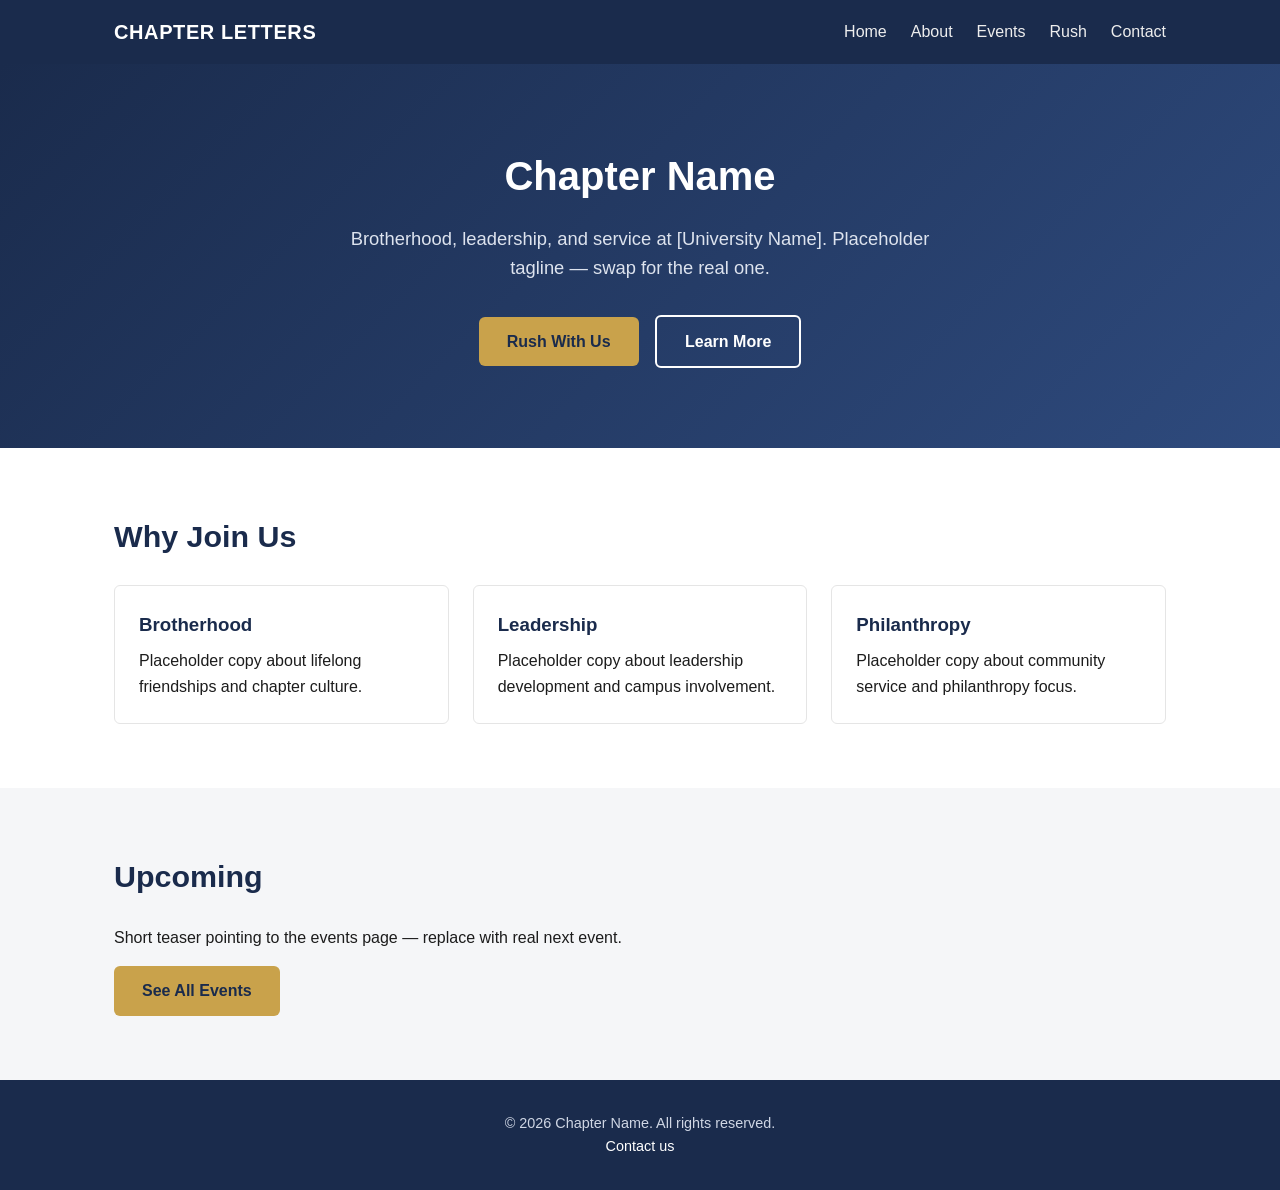
==== index.html @ 90b515f4 "Scaffold static POC site: home, about, rush, events, contact" ====
<!DOCTYPE html>
<html lang="en">
<head>
  <meta charset="UTF-8">
  <meta name="viewport" content="width=device-width, initial-scale=1.0">
  <title>Chapter Name | Home</title>
  <link rel="stylesheet" href="css/style.css">
</head>
<body>
  <header class="site-header">
    <nav class="nav">
      <a class="nav-brand" href="index.html">CHAPTER LETTERS</a>
      <button class="nav-toggle" aria-label="Toggle navigation">&#9776;</button>
      <ul class="nav-links">
        <li><a href="index.html">Home</a></li>
        <li><a href="about.html">About</a></li>
        <li><a href="events.html">Events</a></li>
        <li><a href="rush.html">Rush</a></li>
        <li><a href="contact.html">Contact</a></li>
      </ul>
    </nav>
  </header>

  <section class="hero">
    <div class="container">
      <h1>Chapter Name</h1>
      <p>Brotherhood, leadership, and service at [University Name]. Placeholder tagline — swap for the real one.</p>
      <a class="btn" href="rush.html">Rush With Us</a>
      <a class="btn btn-outline" href="about.html" style="margin-left: 0.75rem;">Learn More</a>
    </div>
  </section>

  <section>
    <div class="container">
      <h2>Why Join Us</h2>
      <div class="grid">
        <div class="card">
          <h3>Brotherhood</h3>
          <p>Placeholder copy about lifelong friendships and chapter culture.</p>
        </div>
        <div class="card">
          <h3>Leadership</h3>
          <p>Placeholder copy about leadership development and campus involvement.</p>
        </div>
        <div class="card">
          <h3>Philanthropy</h3>
          <p>Placeholder copy about community service and philanthropy focus.</p>
        </div>
      </div>
    </div>
  </section>

  <section class="alt">
    <div class="container">
      <h2>Upcoming</h2>
      <p>Short teaser pointing to the events page — replace with real next event.</p>
      <a class="btn" href="events.html" style="margin-top: 1rem;">See All Events</a>
    </div>
  </section>

  <footer class="site-footer">
    <div class="container">
      <p>&copy; 2026 Chapter Name. All rights reserved.</p>
      <p><a href="contact.html">Contact us</a></p>
    </div>
  </footer>

  <script src="js/main.js"></script>
</body>
</html>
---- css/style.css ----
/* ---- Brand variables: swap these when real colors/logo are ready ---- */
:root {
  --color-primary: #1a2b4c;
  --color-primary-light: #2e4a7d;
  --color-accent: #c9a24b;
  --color-bg: #ffffff;
  --color-bg-alt: #f5f6f8;
  --color-text: #1c1c1c;
  --color-text-muted: #5a5a5a;
  --max-width: 1100px;
  --radius: 6px;
}

* { box-sizing: border-box; margin: 0; padding: 0; }

body {
  font-family: -apple-system, "Segoe UI", Roboto, Helvetica, Arial, sans-serif;
  color: var(--color-text);
  background: var(--color-bg);
  line-height: 1.6;
}

img { max-width: 100%; display: block; }
a { color: var(--color-primary-light); text-decoration: none; }
a:hover { text-decoration: underline; }

.container {
  max-width: var(--max-width);
  margin: 0 auto;
  padding: 0 1.5rem;
}

/* ---- Header / nav ---- */
.site-header {
  background: var(--color-primary);
  color: #fff;
}

.nav {
  display: flex;
  align-items: center;
  justify-content: space-between;
  padding: 1rem 1.5rem;
  max-width: var(--max-width);
  margin: 0 auto;
}

.nav-brand {
  color: #fff;
  font-size: 1.25rem;
  font-weight: 700;
  letter-spacing: 0.03em;
}

.nav-links {
  display: flex;
  gap: 1.5rem;
  list-style: none;
}

.nav-links a {
  color: #eee;
  font-weight: 500;
}

.nav-links a:hover { color: var(--color-accent); text-decoration: none; }

.nav-toggle {
  display: none;
  background: none;
  border: none;
  color: #fff;
  font-size: 1.5rem;
  cursor: pointer;
}

@media (max-width: 720px) {
  .nav-toggle { display: block; }
  .nav-links {
    position: absolute;
    top: 64px;
    left: 0;
    right: 0;
    background: var(--color-primary);
    flex-direction: column;
    gap: 0;
    max-height: 0;
    overflow: hidden;
    transition: max-height 0.25s ease;
  }
  .nav-links.open { max-height: 300px; }
  .nav-links li { border-top: 1px solid rgba(255,255,255,0.1); }
  .nav-links a { display: block; padding: 1rem 1.5rem; }
}

/* ---- Hero ---- */
.hero {
  background: linear-gradient(135deg, var(--color-primary), var(--color-primary-light));
  color: #fff;
  padding: 5rem 1.5rem;
  text-align: center;
}

.hero h1 {
  font-size: 2.5rem;
  margin-bottom: 1rem;
}

.hero p {
  font-size: 1.15rem;
  color: #dde3ee;
  max-width: 600px;
  margin: 0 auto 2rem;
}

.btn {
  display: inline-block;
  background: var(--color-accent);
  color: var(--color-primary);
  font-weight: 700;
  padding: 0.75rem 1.75rem;
  border-radius: var(--radius);
  border: none;
  cursor: pointer;
  font-size: 1rem;
}

.btn:hover { text-decoration: none; opacity: 0.9; }

.btn-outline {
  background: transparent;
  border: 2px solid #fff;
  color: #fff;
}

/* ---- Sections ---- */
section { padding: 4rem 0; }
section.alt { background: var(--color-bg-alt); }

section h2 {
  font-size: 1.9rem;
  margin-bottom: 1.5rem;
  color: var(--color-primary);
}

.grid {
  display: grid;
  grid-template-columns: repeat(auto-fit, minmax(220px, 1fr));
  gap: 1.5rem;
}

.card {
  background: var(--color-bg);
  border: 1px solid #e5e5e5;
  border-radius: var(--radius);
  padding: 1.5rem;
}

.card h3 {
  color: var(--color-primary);
  margin-bottom: 0.5rem;
}

/* ---- Forms ---- */
form { display: flex; flex-direction: column; gap: 1rem; max-width: 480px; }

label { font-weight: 600; font-size: 0.9rem; }

input, textarea, select {
  padding: 0.65rem;
  border: 1px solid #ccc;
  border-radius: var(--radius);
  font: inherit;
}

/* ---- Footer ---- */
.site-footer {
  background: var(--color-primary);
  color: #cfd6e4;
  text-align: center;
  padding: 2rem 1.5rem;
  font-size: 0.9rem;
}

.site-footer a { color: #fff; }
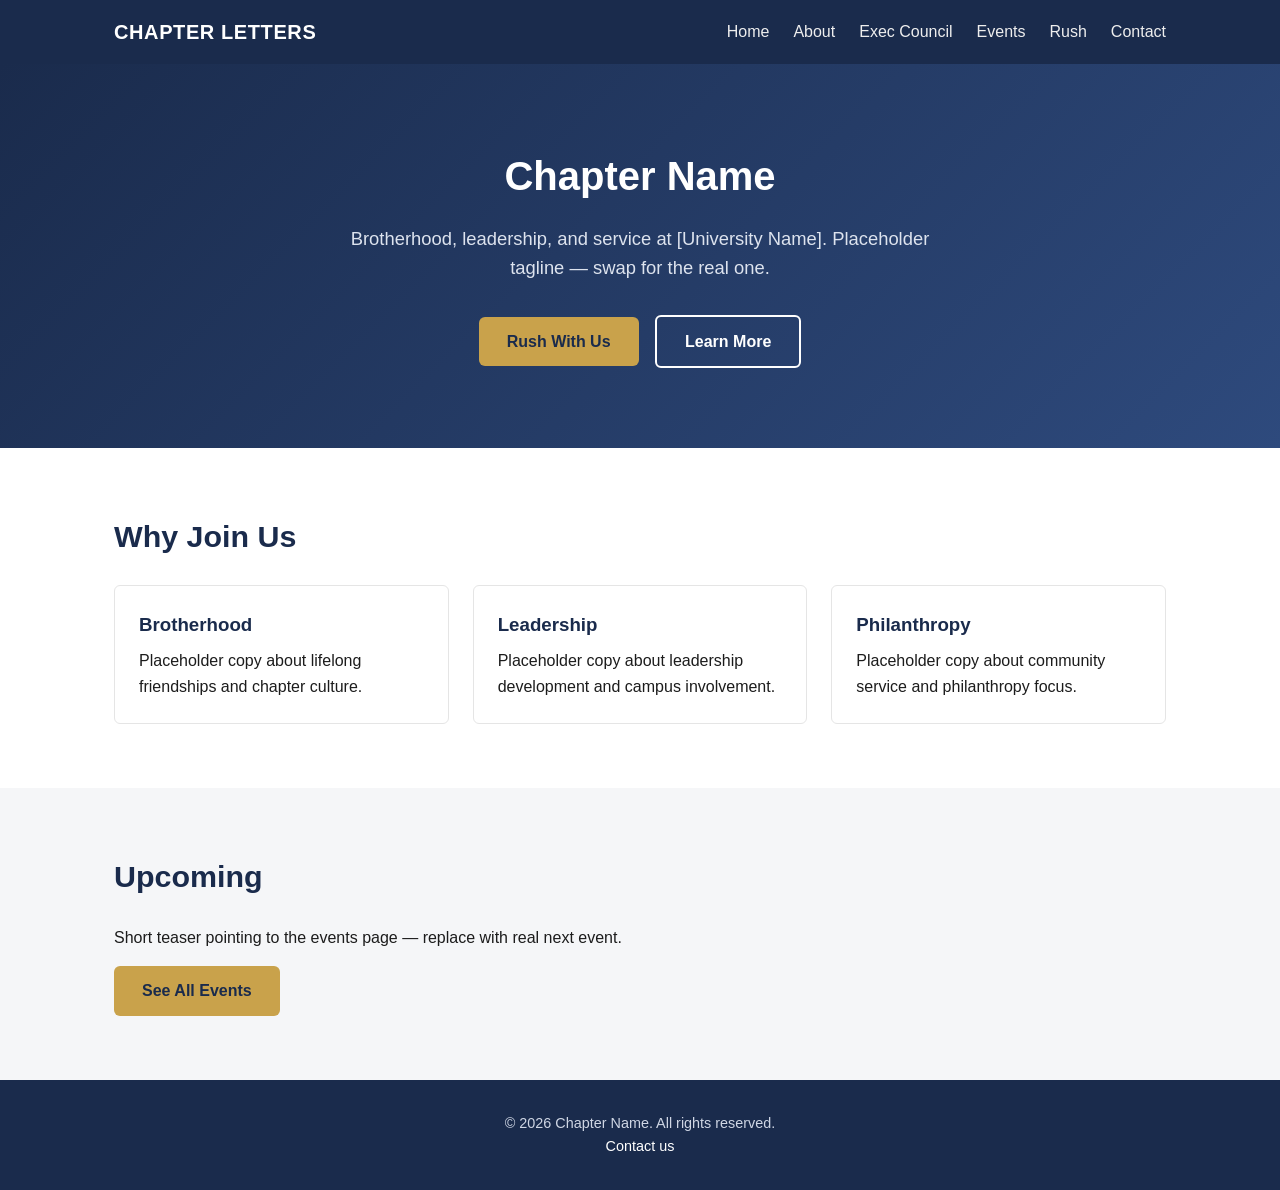
==== commit c6928630: "Add executive council page with responsive member cards; ignore large video assets" ====
--- a/index.html
+++ b/index.html
@@ -14,6 +14,7 @@
       <ul class="nav-links">
         <li><a href="index.html">Home</a></li>
         <li><a href="about.html">About</a></li>
+        <li><a href="exec.html">Exec Council</a></li>
         <li><a href="events.html">Events</a></li>
         <li><a href="rush.html">Rush</a></li>
         <li><a href="contact.html">Contact</a></li>
--- a/css/style.css
+++ b/css/style.css
@@ -161,6 +161,56 @@
   margin-bottom: 0.5rem;
 }
 
+/* ---- Exec council ---- */
+.exec-grid {
+  display: grid;
+  grid-template-columns: repeat(auto-fit, minmax(200px, 1fr));
+  gap: 1.5rem;
+}
+
+.exec-card {
+  background: var(--color-bg);
+  border: 1px solid #e5e5e5;
+  border-radius: var(--radius);
+  overflow: hidden;
+  text-align: center;
+}
+
+.exec-photo-wrap {
+  aspect-ratio: 1 / 1;
+  background: var(--color-bg-alt);
+  overflow: hidden;
+}
+
+.exec-photo-wrap img {
+  width: 100%;
+  height: 100%;
+  object-fit: cover;
+}
+
+.exec-info {
+  padding: 1rem;
+}
+
+.exec-info h3 {
+  color: var(--color-primary);
+  margin-bottom: 0.25rem;
+}
+
+.exec-position {
+  font-weight: 600;
+  color: var(--color-accent);
+  font-size: 0.8rem;
+  text-transform: uppercase;
+  letter-spacing: 0.04em;
+  margin-bottom: 0.5rem;
+}
+
+.exec-meta {
+  font-size: 0.85rem;
+  color: var(--color-text-muted);
+}
+
 /* ---- Forms ---- */
 form { display: flex; flex-direction: column; gap: 1rem; max-width: 480px; }
 
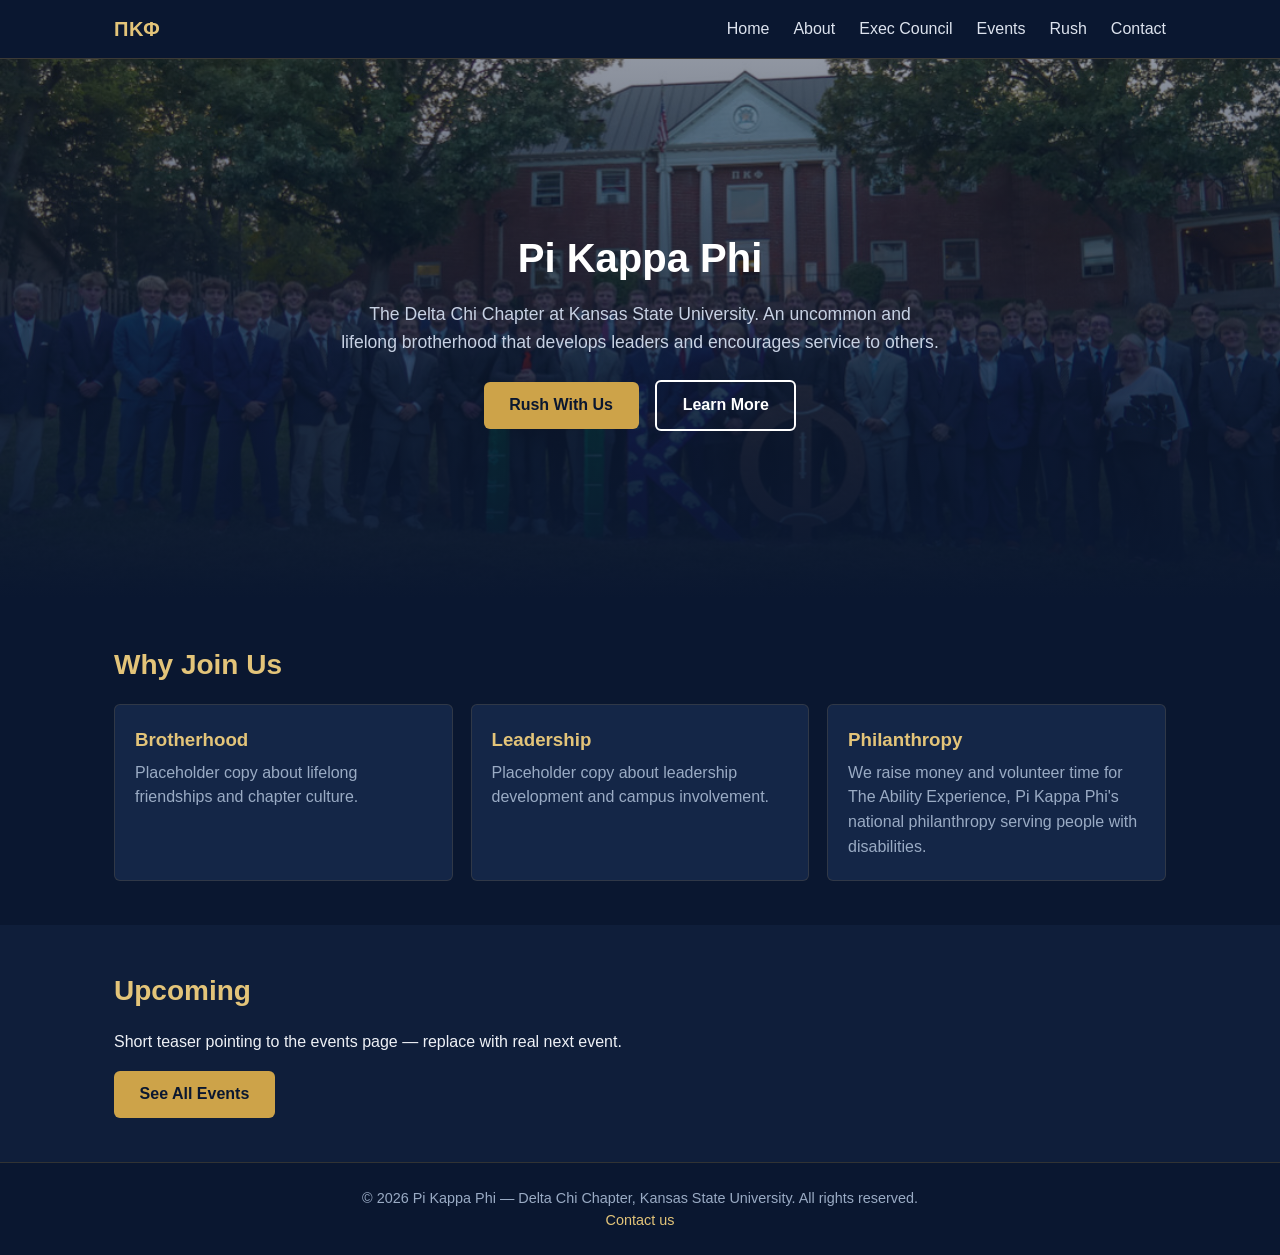
==== commit c47da720: "Fill in real Pi Kappa Phi / Delta Chi chapter (K-State) content: history, mission, philanthropy, con" ====
--- a/index.html
+++ b/index.html
@@ -3,13 +3,13 @@
 <head>
   <meta charset="UTF-8">
   <meta name="viewport" content="width=device-width, initial-scale=1.0">
-  <title>Chapter Name | Home</title>
+  <title>Pi Kappa Phi | Delta Chi Chapter — Kansas State</title>
   <link rel="stylesheet" href="css/style.css">
 </head>
 <body>
   <header class="site-header">
     <nav class="nav">
-      <a class="nav-brand" href="index.html">CHAPTER LETTERS</a>
+      <a class="nav-brand" href="index.html">&Pi;&Kappa;&Phi;</a>
       <button class="nav-toggle" aria-label="Toggle navigation">&#9776;</button>
       <ul class="nav-links">
         <li><a href="index.html">Home</a></li>
@@ -22,10 +22,10 @@
     </nav>
   </header>
 
-  <section class="hero">
+  <section class="hero hero-photo" style="--house-photo: url('/assets/images/fullhouse.jpeg');" role="img" aria-label="The brothers of Pi Kappa Phi Delta Chi chapter standing in front of the chapter house">
     <div class="container">
-      <h1>Chapter Name</h1>
-      <p>Brotherhood, leadership, and service at [University Name]. Placeholder tagline — swap for the real one.</p>
+      <h1>Pi Kappa Phi</h1>
+      <p>The Delta Chi Chapter at Kansas State University. An uncommon and lifelong brotherhood that develops leaders and encourages service to others.</p>
       <a class="btn" href="rush.html">Rush With Us</a>
       <a class="btn btn-outline" href="about.html" style="margin-left: 0.75rem;">Learn More</a>
     </div>
@@ -45,7 +45,7 @@
         </div>
         <div class="card">
           <h3>Philanthropy</h3>
-          <p>Placeholder copy about community service and philanthropy focus.</p>
+          <p>We raise money and volunteer time for The Ability Experience, Pi Kappa Phi's national philanthropy serving people with disabilities.</p>
         </div>
       </div>
     </div>
@@ -61,7 +61,7 @@
 
   <footer class="site-footer">
     <div class="container">
-      <p>&copy; 2026 Chapter Name. All rights reserved.</p>
+      <p>&copy; 2026 Pi Kappa Phi — Delta Chi Chapter, Kansas State University. All rights reserved.</p>
       <p><a href="contact.html">Contact us</a></p>
     </div>
   </footer>
--- a/css/style.css
+++ b/css/style.css
@@ -1,12 +1,15 @@
-/* ---- Brand variables: swap these when real colors/logo are ready ---- */
+/* ---- Brand variables: navy + gold. Swap these once you have exact hex codes. ---- */
 :root {
-  --color-primary: #1a2b4c;
-  --color-primary-light: #2e4a7d;
-  --color-accent: #c9a24b;
-  --color-bg: #ffffff;
-  --color-bg-alt: #f5f6f8;
-  --color-text: #1c1c1c;
-  --color-text-muted: #5a5a5a;
+  --color-navy-dark: #0a1730;
+  --color-navy: #12213f;
+  --color-navy-light: #1e355c;
+  --color-gold: #cda349;
+  --color-gold-light: #e3c479;
+  --color-bg: #0a1730;
+  --color-bg-alt: #0f1e3a;
+  --color-surface: #142647;
+  --color-text: #eef1f6;
+  --color-text-muted: #9aabc4;
   --max-width: 1100px;
   --radius: 6px;
 }
@@ -17,11 +20,11 @@
   font-family: -apple-system, "Segoe UI", Roboto, Helvetica, Arial, sans-serif;
   color: var(--color-text);
   background: var(--color-bg);
-  line-height: 1.6;
+  line-height: 1.55;
 }
 
 img { max-width: 100%; display: block; }
-a { color: var(--color-primary-light); text-decoration: none; }
+a { color: var(--color-gold-light); text-decoration: none; }
 a:hover { text-decoration: underline; }
 
 .container {
@@ -32,21 +35,25 @@
 
 /* ---- Header / nav ---- */
 .site-header {
-  background: var(--color-primary);
-  color: #fff;
+  background: var(--color-navy-dark);
+  color: #fff;
+  border-bottom: 1px solid rgba(205, 163, 73, 0.25);
+  position: sticky;
+  top: 0;
+  z-index: 100;
 }
 
 .nav {
   display: flex;
   align-items: center;
   justify-content: space-between;
-  padding: 1rem 1.5rem;
+  padding: 0.85rem 1.5rem;
   max-width: var(--max-width);
   margin: 0 auto;
 }
 
 .nav-brand {
-  color: #fff;
+  color: var(--color-gold-light);
   font-size: 1.25rem;
   font-weight: 700;
   letter-spacing: 0.03em;
@@ -59,11 +66,11 @@
 }
 
 .nav-links a {
-  color: #eee;
+  color: #dde3ee;
   font-weight: 500;
 }
 
-.nav-links a:hover { color: var(--color-accent); text-decoration: none; }
+.nav-links a:hover { color: var(--color-gold); text-decoration: none; }
 
 .nav-toggle {
   display: none;
@@ -78,10 +85,10 @@
   .nav-toggle { display: block; }
   .nav-links {
     position: absolute;
-    top: 64px;
+    top: 56px;
     left: 0;
     right: 0;
-    background: var(--color-primary);
+    background: var(--color-navy-dark);
     flex-direction: column;
     gap: 0;
     max-height: 0;
@@ -89,36 +96,49 @@
     transition: max-height 0.25s ease;
   }
   .nav-links.open { max-height: 300px; }
-  .nav-links li { border-top: 1px solid rgba(255,255,255,0.1); }
-  .nav-links a { display: block; padding: 1rem 1.5rem; }
+  .nav-links li { border-top: 1px solid rgba(255,255,255,0.08); }
+  .nav-links a { display: block; padding: 0.85rem 1.5rem; }
 }
 
 /* ---- Hero ---- */
 .hero {
-  background: linear-gradient(135deg, var(--color-primary), var(--color-primary-light));
-  color: #fff;
-  padding: 5rem 1.5rem;
+  background: linear-gradient(135deg, var(--color-navy-dark), var(--color-navy-light));
+  color: #fff;
+  padding: 3.5rem 1.5rem;
   text-align: center;
+  border-bottom: 1px solid rgba(205, 163, 73, 0.2);
+}
+
+.hero-photo {
+  min-height: 60vh;
+  display: flex;
+  align-items: center;
+  justify-content: center;
+  background-image: linear-gradient(180deg, rgba(10, 23, 48, 0.45) 0%, rgba(10, 23, 48, 1) 100%), var(--house-photo, none);
+  background-size: cover;
+  background-position: center;
+  background-repeat: no-repeat;
+  border-bottom: none;
 }
 
 .hero h1 {
   font-size: 2.5rem;
-  margin-bottom: 1rem;
+  margin-bottom: 0.75rem;
 }
 
 .hero p {
-  font-size: 1.15rem;
-  color: #dde3ee;
+  font-size: 1.1rem;
+  color: #c7d1e3;
   max-width: 600px;
-  margin: 0 auto 2rem;
+  margin: 0 auto 1.5rem;
 }
 
 .btn {
   display: inline-block;
-  background: var(--color-accent);
-  color: var(--color-primary);
+  background: var(--color-gold);
+  color: var(--color-navy-dark);
   font-weight: 700;
-  padding: 0.75rem 1.75rem;
+  padding: 0.7rem 1.6rem;
   border-radius: var(--radius);
   border: none;
   cursor: pointer;
@@ -134,43 +154,45 @@
 }
 
 /* ---- Sections ---- */
-section { padding: 4rem 0; }
+section { padding: 2.75rem 0; }
 section.alt { background: var(--color-bg-alt); }
 
 section h2 {
-  font-size: 1.9rem;
-  margin-bottom: 1.5rem;
-  color: var(--color-primary);
+  font-size: 1.75rem;
+  margin-bottom: 1.1rem;
+  color: var(--color-gold-light);
 }
 
 .grid {
   display: grid;
   grid-template-columns: repeat(auto-fit, minmax(220px, 1fr));
-  gap: 1.5rem;
+  gap: 1.1rem;
 }
 
 .card {
-  background: var(--color-bg);
-  border: 1px solid #e5e5e5;
-  border-radius: var(--radius);
-  padding: 1.5rem;
+  background: var(--color-surface);
+  border: 1px solid rgba(205, 163, 73, 0.15);
+  border-radius: var(--radius);
+  padding: 1.25rem;
 }
 
 .card h3 {
-  color: var(--color-primary);
-  margin-bottom: 0.5rem;
-}
+  color: var(--color-gold-light);
+  margin-bottom: 0.4rem;
+}
+
+.card p { color: var(--color-text-muted); }
 
 /* ---- Exec council ---- */
 .exec-grid {
   display: grid;
-  grid-template-columns: repeat(auto-fit, minmax(200px, 1fr));
-  gap: 1.5rem;
+  grid-template-columns: repeat(auto-fit, minmax(190px, 1fr));
+  gap: 1.1rem;
 }
 
 .exec-card {
-  background: var(--color-bg);
-  border: 1px solid #e5e5e5;
+  background: var(--color-surface);
+  border: 1px solid rgba(205, 163, 73, 0.15);
   border-radius: var(--radius);
   overflow: hidden;
   text-align: center;
@@ -178,7 +200,7 @@
 
 .exec-photo-wrap {
   aspect-ratio: 1 / 1;
-  background: var(--color-bg-alt);
+  background: var(--color-navy);
   overflow: hidden;
 }
 
@@ -189,21 +211,21 @@
 }
 
 .exec-info {
-  padding: 1rem;
+  padding: 0.85rem;
 }
 
 .exec-info h3 {
-  color: var(--color-primary);
-  margin-bottom: 0.25rem;
+  color: var(--color-text);
+  margin-bottom: 0.2rem;
 }
 
 .exec-position {
   font-weight: 600;
-  color: var(--color-accent);
+  color: var(--color-gold);
   font-size: 0.8rem;
   text-transform: uppercase;
   letter-spacing: 0.04em;
-  margin-bottom: 0.5rem;
+  margin-bottom: 0.4rem;
 }
 
 .exec-meta {
@@ -214,22 +236,30 @@
 /* ---- Forms ---- */
 form { display: flex; flex-direction: column; gap: 1rem; max-width: 480px; }
 
-label { font-weight: 600; font-size: 0.9rem; }
+label { font-weight: 600; font-size: 0.9rem; color: var(--color-text); }
 
 input, textarea, select {
   padding: 0.65rem;
-  border: 1px solid #ccc;
+  border: 1px solid rgba(205, 163, 73, 0.3);
   border-radius: var(--radius);
   font: inherit;
+  background: var(--color-surface);
+  color: var(--color-text);
+}
+
+input:focus, textarea:focus, select:focus {
+  outline: none;
+  border-color: var(--color-gold);
 }
 
 /* ---- Footer ---- */
 .site-footer {
-  background: var(--color-primary);
-  color: #cfd6e4;
+  background: var(--color-navy-dark);
+  color: var(--color-text-muted);
   text-align: center;
-  padding: 2rem 1.5rem;
+  padding: 1.5rem 1.5rem;
   font-size: 0.9rem;
-}
-
-.site-footer a { color: #fff; }
+  border-top: 1px solid rgba(205, 163, 73, 0.2);
+}
+
+.site-footer a { color: var(--color-gold-light); }
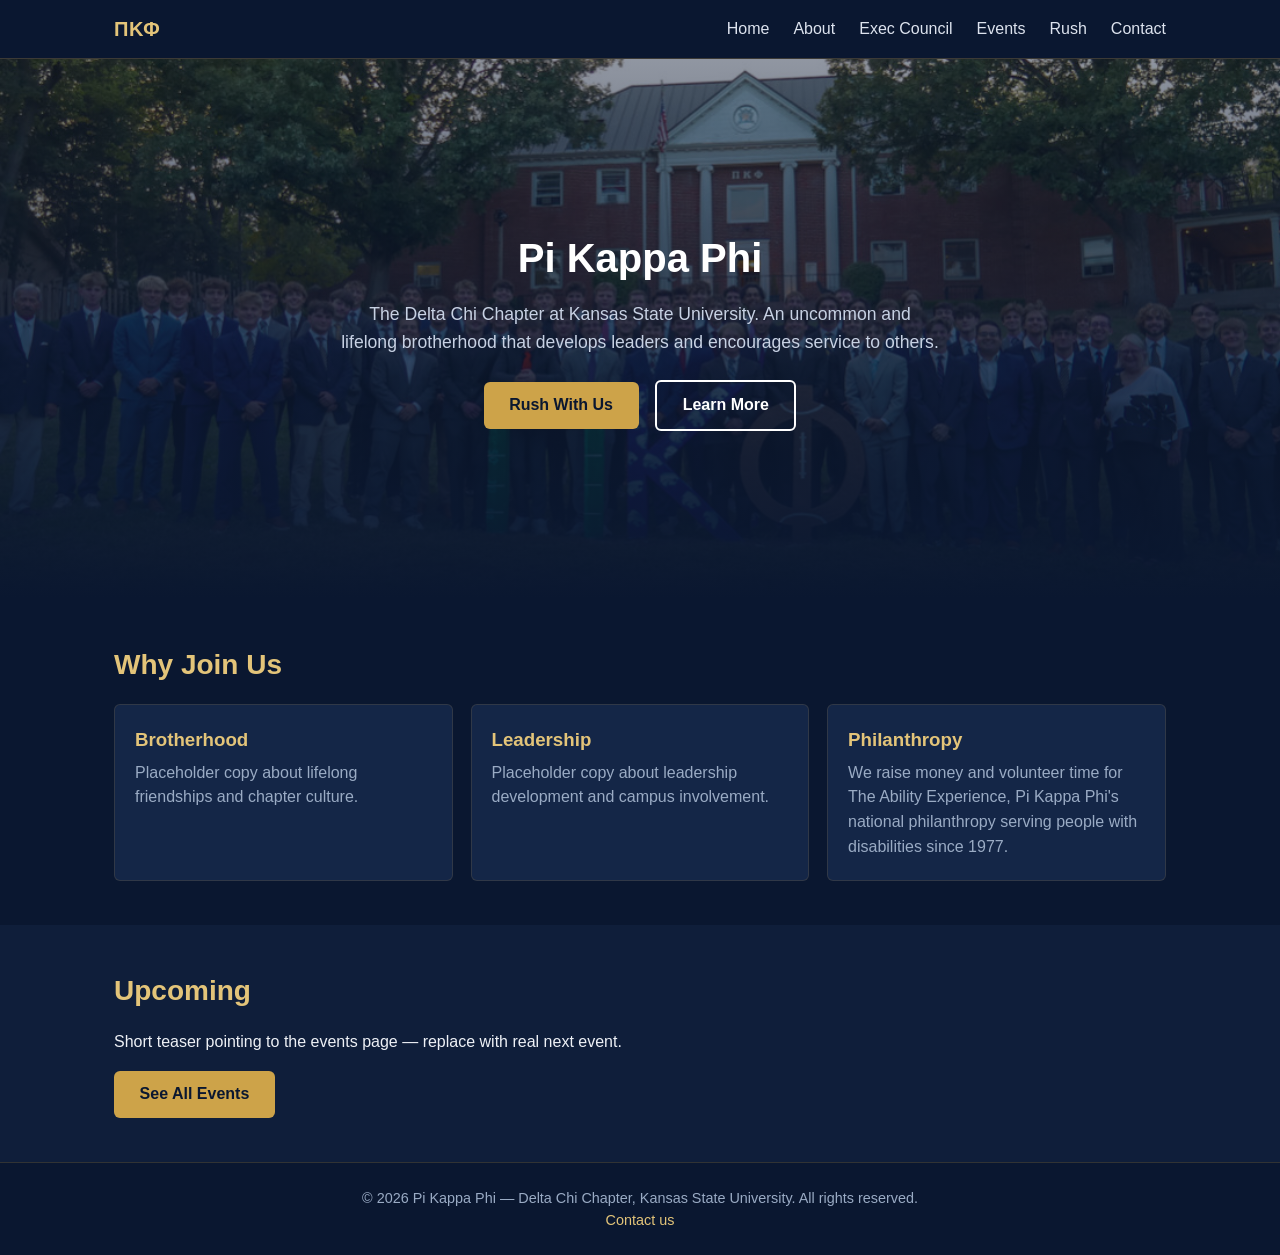
==== commit 73db1b62: "Add core values from national site and Ability Experience founding year (1977)" ====
--- a/index.html
+++ b/index.html
@@ -45,7 +45,7 @@
         </div>
         <div class="card">
           <h3>Philanthropy</h3>
-          <p>We raise money and volunteer time for The Ability Experience, Pi Kappa Phi's national philanthropy serving people with disabilities.</p>
+          <p>We raise money and volunteer time for The Ability Experience, Pi Kappa Phi's national philanthropy serving people with disabilities since 1977.</p>
         </div>
       </div>
     </div>
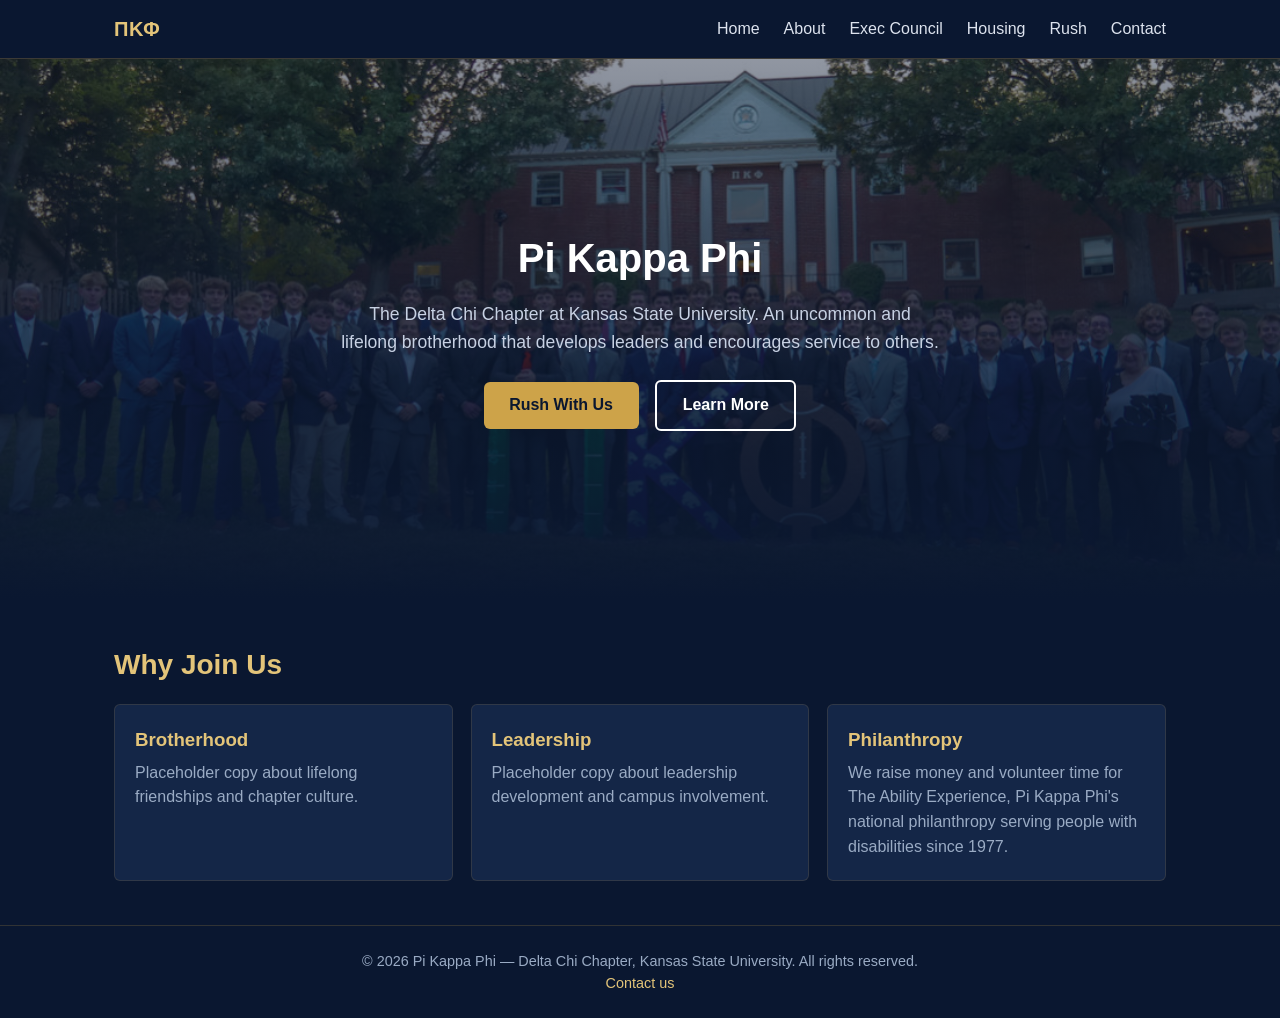
==== commit 60493a20: "Initial files" ====
--- a/index.html
+++ b/index.html
@@ -7,6 +7,10 @@
   <link rel="stylesheet" href="css/style.css">
 </head>
 <body>
+  <div class="intro-overlay" aria-hidden="true">
+    <span class="intro-mark">&Pi;&Kappa;&Phi;</span>
+  </div>
+
   <header class="site-header">
     <nav class="nav">
       <a class="nav-brand" href="index.html">&Pi;&Kappa;&Phi;</a>
@@ -15,14 +19,14 @@
         <li><a href="index.html">Home</a></li>
         <li><a href="about.html">About</a></li>
         <li><a href="exec.html">Exec Council</a></li>
-        <li><a href="events.html">Events</a></li>
+        <li><a href="housing.html">Housing</a></li>
         <li><a href="rush.html">Rush</a></li>
         <li><a href="contact.html">Contact</a></li>
       </ul>
     </nav>
   </header>
 
-  <section class="hero hero-photo" style="--house-photo: url('/assets/images/fullhouse.jpeg');" role="img" aria-label="The brothers of Pi Kappa Phi Delta Chi chapter standing in front of the chapter house">
+  <section class="hero hero-photo intro-timed" style="--house-photo: url('../assets/images/fullhouse.jpeg');" role="img" aria-label="The brothers of Pi Kappa Phi Delta Chi chapter standing in front of the chapter house">
     <div class="container">
       <h1>Pi Kappa Phi</h1>
       <p>The Delta Chi Chapter at Kansas State University. An uncommon and lifelong brotherhood that develops leaders and encourages service to others.</p>
@@ -51,14 +55,6 @@
     </div>
   </section>
 
-  <section class="alt">
-    <div class="container">
-      <h2>Upcoming</h2>
-      <p>Short teaser pointing to the events page — replace with real next event.</p>
-      <a class="btn" href="events.html" style="margin-top: 1rem;">See All Events</a>
-    </div>
-  </section>
-
   <footer class="site-footer">
     <div class="container">
       <p>&copy; 2026 Pi Kappa Phi — Delta Chi Chapter, Kansas State University. All rights reserved.</p>
--- a/css/style.css
+++ b/css/style.css
@@ -110,15 +110,111 @@
 }
 
 .hero-photo {
+  position: relative;
+  overflow: hidden;
   min-height: 60vh;
   display: flex;
   align-items: center;
   justify-content: center;
+  border-bottom: none;
+}
+
+.hero-photo::before {
+  content: "";
+  position: absolute;
+  inset: 0;
   background-image: linear-gradient(180deg, rgba(10, 23, 48, 0.45) 0%, rgba(10, 23, 48, 1) 100%), var(--house-photo, none);
   background-size: cover;
   background-position: center;
   background-repeat: no-repeat;
-  border-bottom: none;
+  animation: hero-zoom 2.4s ease-out both;
+}
+
+/* fixed-height banner locked to the photo's native height. Width follows
+   the viewport; background-size: contain shows the full photo uncropped,
+   letterboxing with navy on screens wider than the photo's native 1024px */
+.hero-photo.hero-banner {
+  min-height: 0;
+  height: 209px;
+  padding: 1rem 1.5rem;
+}
+
+.hero-photo.hero-banner::before {
+  background-size: cover, contain;
+  background-color: var(--color-navy-dark);
+}
+
+.hero-photo .container {
+  position: relative;
+  z-index: 1;
+}
+
+.hero-photo h1,
+.hero-photo p,
+.hero-photo .btn {
+  animation: hero-rise 0.8s ease-out both;
+}
+
+.hero-photo h1 { animation-delay: 0.35s; }
+.hero-photo p { animation-delay: 0.55s; }
+.hero-photo .btn { animation-delay: 0.75s; }
+
+/* index's hero sits behind the full-screen intro overlay, so its rise
+   is timed to start as that overlay dissolves rather than on page load */
+.hero-photo.intro-timed h1 { animation-delay: 1.3s; }
+.hero-photo.intro-timed p { animation-delay: 1.5s; }
+.hero-photo.intro-timed .btn { animation-delay: 1.7s; }
+
+@keyframes hero-zoom {
+  from { transform: scale(1.12); filter: brightness(0.6); }
+  to { transform: scale(1); filter: brightness(1); }
+}
+
+@keyframes hero-rise {
+  from { opacity: 0; transform: translateY(18px); }
+  to { opacity: 1; transform: translateY(0); }
+}
+
+/* ---- Full-screen intro (index only) ---- */
+.intro-overlay {
+  position: fixed;
+  inset: 0;
+  z-index: 1000;
+  display: flex;
+  align-items: center;
+  justify-content: center;
+  background: var(--color-navy-dark);
+  animation: intro-fade 0.6s ease-in 1.3s forwards;
+}
+
+.intro-mark {
+  font-size: clamp(2.75rem, 9vw, 5.5rem);
+  font-weight: 700;
+  color: var(--color-gold-light);
+  opacity: 0;
+  letter-spacing: 0.4em;
+  animation: intro-mark-in 0.9s ease-out 0.15s forwards;
+}
+
+@keyframes intro-mark-in {
+  from { opacity: 0; letter-spacing: 0.6em; }
+  to { opacity: 1; letter-spacing: 0.15em; }
+}
+
+@keyframes intro-fade {
+  from { opacity: 1; }
+  to { opacity: 0; visibility: hidden; pointer-events: none; }
+}
+
+@media (prefers-reduced-motion: reduce) {
+  .intro-overlay { display: none; }
+
+  .hero-photo::before,
+  .hero-photo h1,
+  .hero-photo p,
+  .hero-photo .btn {
+    animation: none;
+  }
 }
 
 .hero h1 {
@@ -233,12 +329,149 @@
   color: var(--color-text-muted);
 }
 
+/* ---- contact leadership, big photo left info right ---- */
+.leader-section {
+  padding: 4rem 0;
+}
+
+.leader-row {
+  display: flex;
+  align-items: center;
+  gap: 3rem;
+}
+
+.leader-photo {
+  flex: 0 0 380px;
+  aspect-ratio: 4 / 5;
+  border-radius: var(--radius);
+  overflow: hidden;
+  border: 2px solid rgba(205, 163, 73, 0.35);
+  background: var(--color-navy);
+}
+
+.leader-photo img {
+  width: 100%;
+  height: 100%;
+  object-fit: cover;
+}
+
+.leader-body {
+  flex: 1;
+  min-width: 0;
+}
+
+.leader-role {
+  font-weight: 700;
+  color: var(--color-gold);
+  text-transform: uppercase;
+  letter-spacing: 0.08em;
+  margin-bottom: 0.25rem;
+}
+
+.leader-section h2 {
+  font-size: 2.5rem;
+  color: var(--color-text);
+  margin-bottom: 0.4rem;
+}
+
+.leader-meta {
+  color: var(--color-text-muted);
+  margin-bottom: 1.5rem;
+}
+
+.leader-bio {
+  font-size: 1.1rem;
+  line-height: 1.7;
+  margin-bottom: 1.75rem;
+}
+
+.leader-contact {
+  border-top: 1px solid rgba(205, 163, 73, 0.25);
+  padding-top: 1.25rem;
+  font-size: 1.1rem;
+}
+
+.leader-contact p {
+  margin-bottom: 0.4rem;
+}
+
+@media (max-width: 800px) {
+  .leader-row {
+    flex-direction: column;
+    align-items: stretch;
+    gap: 1.75rem;
+  }
+
+  .leader-photo {
+    flex-basis: auto;
+    width: 100%;
+    max-width: 380px;
+    margin: 0 auto;
+  }
+
+  .leader-section h2 {
+    font-size: 2rem;
+  }
+}
+
+/* ---- housing, video on top info below ---- */
+.video-wrap {
+  max-width: 900px;
+  margin: 0 auto 2.5rem;
+  border-radius: var(--radius);
+  overflow: hidden;
+  border: 2px solid rgba(205, 163, 73, 0.35);
+  background: #000;
+}
+
+.video-wrap video {
+  display: block;
+  width: 100%;
+  height: auto;
+}
+
+.housing-body {
+  max-width: 900px;
+  margin: 0 auto;
+}
+
+.housing-body p {
+  font-size: 1.1rem;
+  line-height: 1.7;
+  margin-bottom: 1rem;
+}
+
 /* ---- Forms ---- */
-form { display: flex; flex-direction: column; gap: 1rem; max-width: 480px; }
-
-label { font-weight: 600; font-size: 0.9rem; color: var(--color-text); }
+form {
+  display: flex;
+  flex-direction: column;
+  gap: 1.25rem;
+  max-width: 640px;
+  width: 100%;
+  margin: 0 auto;
+}
+
+.form-grid {
+  display: grid;
+  grid-template-columns: repeat(auto-fit, minmax(200px, 1fr));
+  gap: 1.25rem;
+  align-items: end;
+}
+
+form div { min-width: 0; }
+
+label {
+  display: block;
+  font-weight: 600;
+  font-size: 0.9rem;
+  color: var(--color-text);
+  margin-bottom: 0.4rem;
+}
 
 input, textarea, select {
+  display: block;
+  width: 100%;
+  max-width: 100%;
   padding: 0.65rem;
   border: 1px solid rgba(205, 163, 73, 0.3);
   border-radius: var(--radius);
@@ -247,9 +480,25 @@
   color: var(--color-text);
 }
 
+textarea { resize: vertical; }
+
+input::placeholder, textarea::placeholder { color: var(--color-text-muted); }
+
 input:focus, textarea:focus, select:focus {
   outline: none;
   border-color: var(--color-gold);
+}
+
+form.was-validated input:invalid,
+form.was-validated textarea:invalid,
+form.was-validated select:invalid {
+  border-color: #e05252;
+  animation: field-flash 0.4s ease;
+}
+
+@keyframes field-flash {
+  0%, 100% { background-color: var(--color-surface); }
+  40% { background-color: rgba(224, 82, 82, 0.3); }
 }
 
 /* ---- Footer ---- */
